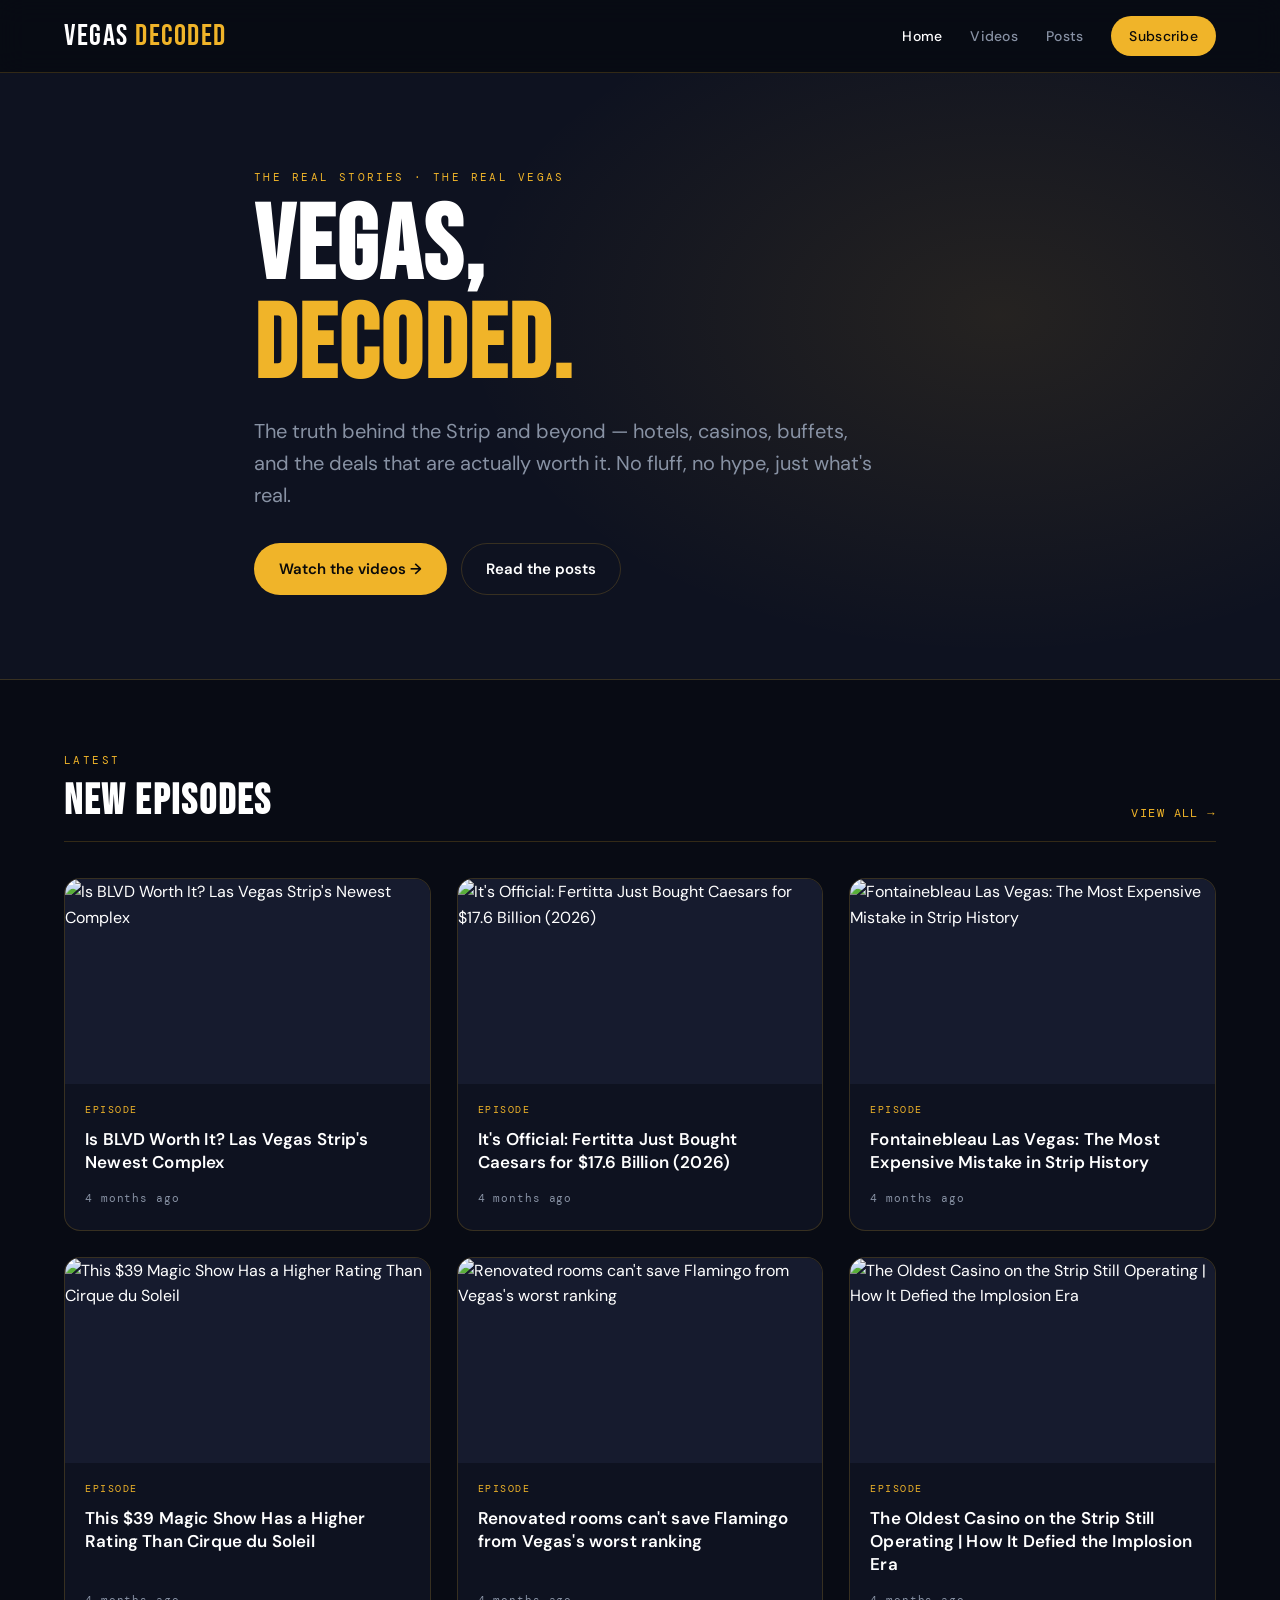
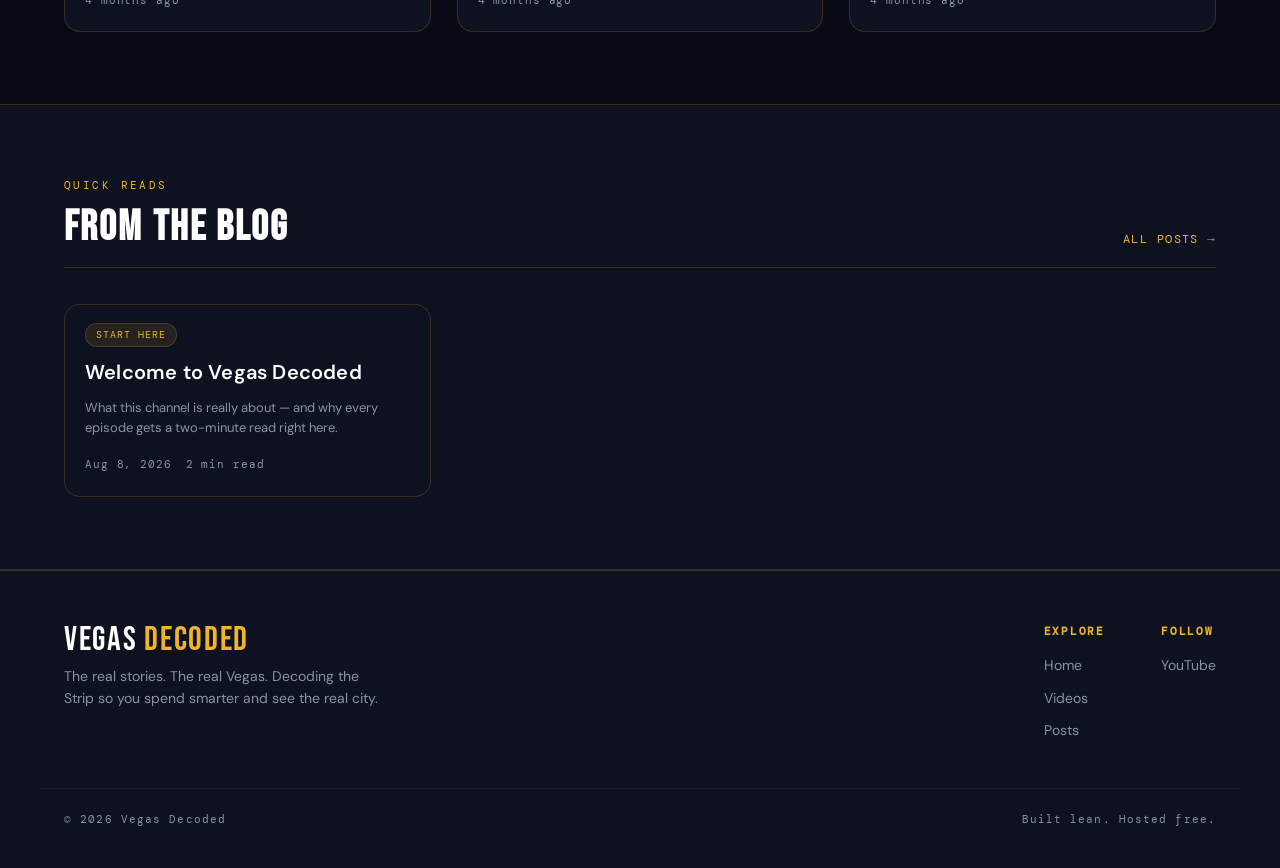
==== index.html @ 21a67571 "Initial site: Vegas Decoded website with auto-sync and posts" ====
<!DOCTYPE html>
<html lang="en">
<head>
<meta charset="UTF-8">
<meta name="viewport" content="width=device-width, initial-scale=1.0">
<title>Vegas Decoded — The Real Stories. The Real Vegas.</title>
<meta name="description" content="The real stories and real value behind Las Vegas — hotels, casinos, food, and deals decoded. New videos and quick reads from the Vegas Decoded channel.">
<meta property="og:title" content="Vegas Decoded">
<meta property="og:description" content="The real stories. The real Vegas.">
<meta property="og:type" content="website">
<link rel="preconnect" href="https://fonts.googleapis.com">
<link rel="preconnect" href="https://fonts.gstatic.com" crossorigin>
<link href="https://fonts.googleapis.com/css2?family=Bebas+Neue&family=DM+Sans:wght@300;400;500;600;700&family=DM+Mono:wght@400;500&display=swap" rel="stylesheet">
<link rel="stylesheet" href="assets/css/style.css">
</head>
<body>

<!-- NAV -->
<nav class="nav">
  <div class="nav-inner">
    <a class="brand" href="index.html">VEGAS <span>DECODED</span></a>
    <button class="nav-toggle" aria-label="Menu">☰</button>
    <div class="nav-links">
      <a href="index.html" class="active">Home</a>
      <a href="videos.html">Videos</a>
      <a href="posts.html">Posts</a>
      <a class="nav-cta" data-channel-link href="#" target="_blank" rel="noopener">Subscribe</a>
    </div>
  </div>
</nav>

<!-- HERO -->
<header class="hero">
  <div class="container hero-inner">
    <div class="eyebrow">The Real Stories · The Real Vegas</div>
    <h1>VEGAS,<br><span>DECODED.</span></h1>
    <p>The truth behind the Strip and beyond — hotels, casinos, buffets, and the deals that are actually worth it. No fluff, no hype, just what's real.</p>
    <div class="hero-actions">
      <a class="btn btn-primary" href="videos.html">Watch the videos →</a>
      <a class="btn btn-ghost" href="posts.html">Read the posts</a>
    </div>
  </div>
</header>

<!-- LATEST VIDEOS -->
<section class="section">
  <div class="container">
    <div class="section-head">
      <div>
        <div class="eyebrow">Latest</div>
        <h2>New Episodes</h2>
      </div>
      <a class="see-all" href="videos.html">View all →</a>
    </div>
    <div class="grid" data-videos data-type="long" data-limit="6"></div>
  </div>
</section>

<!-- LATEST POSTS -->
<section class="section" style="background:var(--bg2);border-top:1px solid var(--border);border-bottom:1px solid var(--border);">
  <div class="container">
    <div class="section-head">
      <div>
        <div class="eyebrow">Quick Reads</div>
        <h2>From the Blog</h2>
      </div>
      <a class="see-all" href="posts.html">All posts →</a>
    </div>
    <div class="grid" data-posts data-limit="3"></div>
  </div>
</section>

<!-- FOOTER -->
<footer class="footer">
  <div class="footer-inner">
    <div class="footer-brand">
      <div class="brand">VEGAS <span>DECODED</span></div>
      <p>The real stories. The real Vegas. Decoding the Strip so you spend smarter and see the real city.</p>
    </div>
    <div class="footer-links">
      <div class="footer-col">
        <h4>Explore</h4>
        <a href="index.html">Home</a>
        <a href="videos.html">Videos</a>
        <a href="posts.html">Posts</a>
      </div>
      <div class="footer-col">
        <h4>Follow</h4>
        <a data-channel-link href="#" target="_blank" rel="noopener">YouTube</a>
      </div>
    </div>
  </div>
  <div class="footer-bottom">
    <span>© <span id="year"></span> Vegas Decoded</span>
    <span>Built lean. Hosted free.</span>
  </div>
</footer>

<script>document.getElementById('year').textContent = new Date().getFullYear();</script>
<script src="assets/js/config.js"></script>
<script src="assets/js/main.js"></script>
</body>
</html>
---- assets/css/style.css ----
/* ============================================================
   VEGAS DECODED — Website Stylesheet
   Derived directly from Brand_Kit_V2_Vegas_Decoded.html
   ============================================================ */

:root {
  --gold: #F0B429;
  --gold-light: #FFD166;
  --gold-dark: #C8922A;
  --red: #FF3B5C;
  --green: #2ECC71;
  --bg: #080B14;
  --bg2: #0E1220;
  --bg3: #161B2E;
  --card: rgba(14, 18, 32, 0.92);
  --white: #FFFFFF;
  --muted: #8892A4;
  --border: rgba(240, 180, 41, 0.18);

  --maxw: 1200px;
  --radius: 16px;
}

* { margin: 0; padding: 0; box-sizing: border-box; }

html { scroll-behavior: smooth; }

body {
  background: var(--bg);
  color: var(--white);
  font-family: 'DM Sans', -apple-system, BlinkMacSystemFont, sans-serif;
  line-height: 1.6;
  -webkit-font-smoothing: antialiased;
  overflow-x: hidden;
}

a { color: inherit; text-decoration: none; }
img { max-width: 100%; display: block; }

.container { max-width: var(--maxw); margin: 0 auto; padding: 0 24px; }

.mono {
  font-family: 'DM Mono', monospace;
  letter-spacing: 0.12em;
  text-transform: uppercase;
}

.eyebrow {
  font-family: 'DM Mono', monospace;
  font-size: 11px;
  letter-spacing: 0.22em;
  text-transform: uppercase;
  color: var(--gold);
  margin-bottom: 12px;
}

/* ── NAV ── */
.nav {
  position: sticky;
  top: 0;
  z-index: 50;
  background: rgba(8, 11, 20, 0.82);
  backdrop-filter: blur(14px);
  border-bottom: 1px solid var(--border);
}
.nav-inner {
  max-width: var(--maxw);
  margin: 0 auto;
  padding: 16px 24px;
  display: flex;
  align-items: center;
  justify-content: space-between;
  gap: 24px;
}
.brand {
  font-family: 'Bebas Neue', sans-serif;
  font-size: 30px;
  letter-spacing: 0.05em;
  line-height: 1;
  white-space: nowrap;
}
.brand span { color: var(--gold); }
.nav-links {
  display: flex;
  gap: 28px;
  align-items: center;
}
.nav-links a {
  font-size: 14px;
  font-weight: 500;
  color: var(--muted);
  letter-spacing: 0.02em;
  transition: color 0.2s ease;
}
.nav-links a:hover, .nav-links a.active { color: var(--white); }
.nav-cta {
  font-family: 'DM Sans', sans-serif;
  background: var(--gold);
  color: #0A0A0A !important;
  font-weight: 600;
  font-size: 13px;
  padding: 9px 18px;
  border-radius: 100px;
  transition: background 0.2s ease, transform 0.2s ease;
}
.nav-cta:hover { background: var(--gold-light); transform: translateY(-1px); }
.nav-toggle { display: none; background: none; border: 0; color: var(--white); font-size: 24px; cursor: pointer; }

/* ── HERO ── */
.hero {
  position: relative;
  overflow: hidden;
  border-bottom: 1px solid var(--border);
  padding: 96px 0 84px;
  background: var(--bg2);
}
.hero::before {
  content: '';
  position: absolute; inset: 0;
  background: radial-gradient(ellipse 60% 80% at 78% 40%, rgba(240,180,41,0.10) 0%, transparent 70%);
  pointer-events: none;
}
.hero-inner { position: relative; max-width: 820px; }
.hero h1 {
  font-family: 'Bebas Neue', sans-serif;
  font-size: clamp(56px, 9vw, 104px);
  letter-spacing: 0.02em;
  line-height: 0.95;
}
.hero h1 span { color: var(--gold); }
.hero p {
  margin-top: 18px;
  font-size: clamp(16px, 2.2vw, 20px);
  color: var(--muted);
  max-width: 620px;
}
.hero-actions { margin-top: 32px; display: flex; gap: 14px; flex-wrap: wrap; }

/* ── BUTTONS ── */
.btn {
  display: inline-flex;
  align-items: center;
  gap: 8px;
  font-weight: 600;
  font-size: 15px;
  padding: 13px 24px;
  border-radius: 100px;
  cursor: pointer;
  border: 1px solid transparent;
  transition: transform 0.2s ease, background 0.2s ease, border-color 0.2s ease;
}
.btn-primary { background: var(--gold); color: #0A0A0A; }
.btn-primary:hover { background: var(--gold-light); transform: translateY(-2px); }
.btn-ghost { background: transparent; color: var(--white); border-color: var(--border); }
.btn-ghost:hover { border-color: var(--gold); transform: translateY(-2px); }

/* ── SECTION ── */
.section { padding: 72px 0; }
.section-head {
  display: flex;
  align-items: flex-end;
  justify-content: space-between;
  gap: 24px;
  margin-bottom: 36px;
  border-bottom: 1px solid var(--border);
  padding-bottom: 18px;
}
.section-head h2 {
  font-family: 'Bebas Neue', sans-serif;
  font-size: 42px;
  letter-spacing: 0.05em;
  line-height: 1;
}
.section-head .see-all {
  font-family: 'DM Mono', monospace;
  font-size: 12px;
  letter-spacing: 0.12em;
  text-transform: uppercase;
  color: var(--gold);
  white-space: nowrap;
}
.section-head .see-all:hover { color: var(--gold-light); }

/* ── VIDEO GRID ── */
.grid {
  display: grid;
  grid-template-columns: repeat(auto-fill, minmax(320px, 1fr));
  gap: 26px;
}
.card {
  background: var(--bg2);
  border: 1px solid var(--border);
  border-radius: var(--radius);
  overflow: hidden;
  transition: transform 0.25s ease, border-color 0.25s ease, box-shadow 0.25s ease;
  display: flex;
  flex-direction: column;
}
.card:hover {
  transform: translateY(-4px);
  border-color: rgba(240,180,41,0.4);
  box-shadow: 0 18px 40px -20px rgba(0,0,0,0.8);
}
.card-thumb {
  position: relative;
  aspect-ratio: 16 / 9;
  background: var(--bg3);
  overflow: hidden;
}
.card-thumb img { width: 100%; height: 100%; object-fit: cover; }
.card-thumb .play {
  position: absolute;
  inset: 0;
  display: flex;
  align-items: center;
  justify-content: center;
  background: rgba(8,11,20,0.25);
  opacity: 0;
  transition: opacity 0.25s ease;
}
.card:hover .card-thumb .play { opacity: 1; }
.card-thumb .play svg {
  width: 58px; height: 58px;
  filter: drop-shadow(0 4px 12px rgba(0,0,0,0.6));
}
.card-body { padding: 18px 20px 22px; display: flex; flex-direction: column; gap: 10px; flex: 1; }
.card-meta {
  font-family: 'DM Mono', monospace;
  font-size: 10px;
  letter-spacing: 0.15em;
  text-transform: uppercase;
  color: var(--gold);
}
.card-title {
  font-family: 'DM Sans', sans-serif;
  font-size: 17px;
  font-weight: 600;
  line-height: 1.35;
  letter-spacing: 0.01em;
}
.card-desc { font-size: 13px; color: var(--muted); line-height: 1.55; }
.card-foot {
  margin-top: auto;
  padding-top: 6px;
  font-family: 'DM Mono', monospace;
  font-size: 11px;
  color: var(--muted);
  letter-spacing: 0.08em;
  display: flex; gap: 14px; align-items: center;
}

/* Location badge (from brand kit) */
.vd-badge {
  display: inline-flex;
  align-items: center;
  gap: 7px;
  background: var(--gold);
  color: #0A0A0A;
  font-family: 'Bebas Neue', sans-serif;
  font-size: 15px;
  letter-spacing: 0.06em;
  padding: 4px 13px 2px;
  border-radius: 100px;
  align-self: flex-start;
}
.vd-badge .dot { width: 6px; height: 6px; background: #0A0A0A; border-radius: 50%; }

/* ── POST CARD ── */
.post-card { }
.post-card .card-body { gap: 12px; }
.post-card .card-title { font-size: 20px; }
.post-tags { display: flex; gap: 8px; flex-wrap: wrap; }
.tag {
  font-family: 'DM Mono', monospace;
  font-size: 10px;
  letter-spacing: 0.1em;
  text-transform: uppercase;
  color: var(--gold);
  background: rgba(240,180,41,0.10);
  border: 1px solid var(--border);
  padding: 3px 10px;
  border-radius: 100px;
}
.read-time {
  font-family: 'DM Mono', monospace;
  font-size: 11px;
  color: var(--muted);
  letter-spacing: 0.08em;
}

/* ── EMPTY / LOADING STATES ── */
.state {
  grid-column: 1 / -1;
  text-align: center;
  padding: 60px 24px;
  color: var(--muted);
  border: 1px dashed var(--border);
  border-radius: var(--radius);
  font-family: 'DM Mono', monospace;
  font-size: 13px;
  letter-spacing: 0.08em;
}

/* ── ARTICLE (single post) ── */
.article { padding: 56px 0 80px; }
.article-wrap { max-width: 740px; margin: 0 auto; }
.article-header { margin-bottom: 40px; border-bottom: 1px solid var(--border); padding-bottom: 28px; }
.article-header h1 {
  font-family: 'Bebas Neue', sans-serif;
  font-size: clamp(40px, 6vw, 60px);
  letter-spacing: 0.02em;
  line-height: 1.02;
  margin: 14px 0 16px;
}
.article-meta {
  display: flex; gap: 18px; align-items: center; flex-wrap: wrap;
  font-family: 'DM Mono', monospace;
  font-size: 12px;
  letter-spacing: 0.08em;
  color: var(--muted);
}
.article-body { font-size: 17px; line-height: 1.8; color: #E7EAF0; }
.article-body > * + * { margin-top: 22px; }
.article-body h2 {
  font-family: 'Bebas Neue', sans-serif;
  font-size: 30px;
  letter-spacing: 0.04em;
  color: var(--white);
  margin-top: 44px;
}
.article-body h3 {
  font-size: 20px; font-weight: 700; color: var(--white); margin-top: 32px;
}
.article-body a { color: var(--gold); border-bottom: 1px solid var(--border); }
.article-body a:hover { color: var(--gold-light); }
.article-body strong { color: var(--white); }
.article-body ul, .article-body ol { padding-left: 24px; }
.article-body li { margin-top: 8px; }
.article-body blockquote {
  border-left: 3px solid var(--gold);
  background: rgba(240,180,41,0.06);
  padding: 16px 20px;
  border-radius: 0 10px 10px 0;
  color: var(--white);
  font-style: italic;
}
.article-body img { border-radius: 12px; margin: 28px 0; }
.article-embed {
  position: relative;
  aspect-ratio: 16 / 9;
  border-radius: 12px;
  overflow: hidden;
  border: 1px solid var(--border);
  margin: 32px 0;
}
.article-embed iframe { position: absolute; inset: 0; width: 100%; height: 100%; border: 0; }

/* Verdict + tip components carried from brand kit for use in posts */
.vd-verdict {
  display: inline-flex; align-items: center; gap: 10px;
  padding: 10px 22px 8px; border-radius: 12px;
  font-family: 'Bebas Neue', sans-serif; font-size: 22px; letter-spacing: 0.1em;
}
.vd-verdict.worth-it { background: rgba(46,204,113,0.15); border: 1.5px solid var(--green); color: var(--green); }
.vd-verdict.skip-it { background: rgba(255,59,92,0.15); border: 1.5px solid var(--red); color: var(--red); }
.vd-tip {
  display: flex; align-items: flex-start; gap: 12px;
  background: rgba(240,180,41,0.08);
  border-left: 3px solid var(--gold);
  padding: 14px 18px; border-radius: 0 10px 10px 0;
}
.vd-tip-icon {
  font-family: 'Bebas Neue', sans-serif; font-size: 12px; letter-spacing: 0.15em;
  background: var(--gold); color: #0A0A0A; padding: 2px 8px; border-radius: 4px; flex-shrink: 0; margin-top: 2px;
}
.vd-tip-text { font-size: 14px; color: var(--white); line-height: 1.55; font-weight: 500; }

/* ── FOOTER ── */
.footer {
  background: var(--bg2);
  border-top: 1px solid var(--border);
  padding: 52px 0 40px;
}
.footer-inner {
  max-width: var(--maxw); margin: 0 auto; padding: 0 24px;
  display: flex; justify-content: space-between; gap: 32px; flex-wrap: wrap;
}
.footer-brand .brand { font-size: 34px; margin-bottom: 8px; }
.footer-brand p { color: var(--muted); font-size: 14px; max-width: 320px; }
.footer-links { display: flex; gap: 56px; flex-wrap: wrap; }
.footer-col h4 {
  font-family: 'DM Mono', monospace; font-size: 11px; letter-spacing: 0.16em;
  text-transform: uppercase; color: var(--gold); margin-bottom: 14px;
}
.footer-col a { display: block; color: var(--muted); font-size: 14px; margin-bottom: 10px; transition: color 0.2s ease; }
.footer-col a:hover { color: var(--white); }
.footer-bottom {
  max-width: var(--maxw); margin: 36px auto 0; padding: 22px 24px 0;
  border-top: 1px solid rgba(255,255,255,0.06);
  font-family: 'DM Mono', monospace; font-size: 11px; letter-spacing: 0.1em; color: var(--muted);
  display: flex; justify-content: space-between; gap: 16px; flex-wrap: wrap;
}

/* ── ANIMATIONS ── */
@keyframes fadeUp { from { opacity: 0; transform: translateY(14px); } to { opacity: 1; transform: translateY(0); } }
.reveal { animation: fadeUp 0.5s ease both; }

/* ── RESPONSIVE ── */
@media (max-width: 760px) {
  .nav-links {
    position: fixed;
    top: 63px; left: 0; right: 0;
    flex-direction: column;
    align-items: flex-start;
    gap: 0;
    background: var(--bg2);
    border-bottom: 1px solid var(--border);
    padding: 8px 24px 20px;
    transform: translateY(-120%);
    transition: transform 0.28s ease;
  }
  .nav-links.open { transform: translateY(0); }
  .nav-links a { padding: 12px 0; width: 100%; font-size: 16px; }
  .nav-links .nav-cta { margin-top: 8px; }
  .nav-toggle { display: block; }
  .section { padding: 52px 0; }
  .section-head h2 { font-size: 34px; }
  .footer-inner { flex-direction: column; }
}
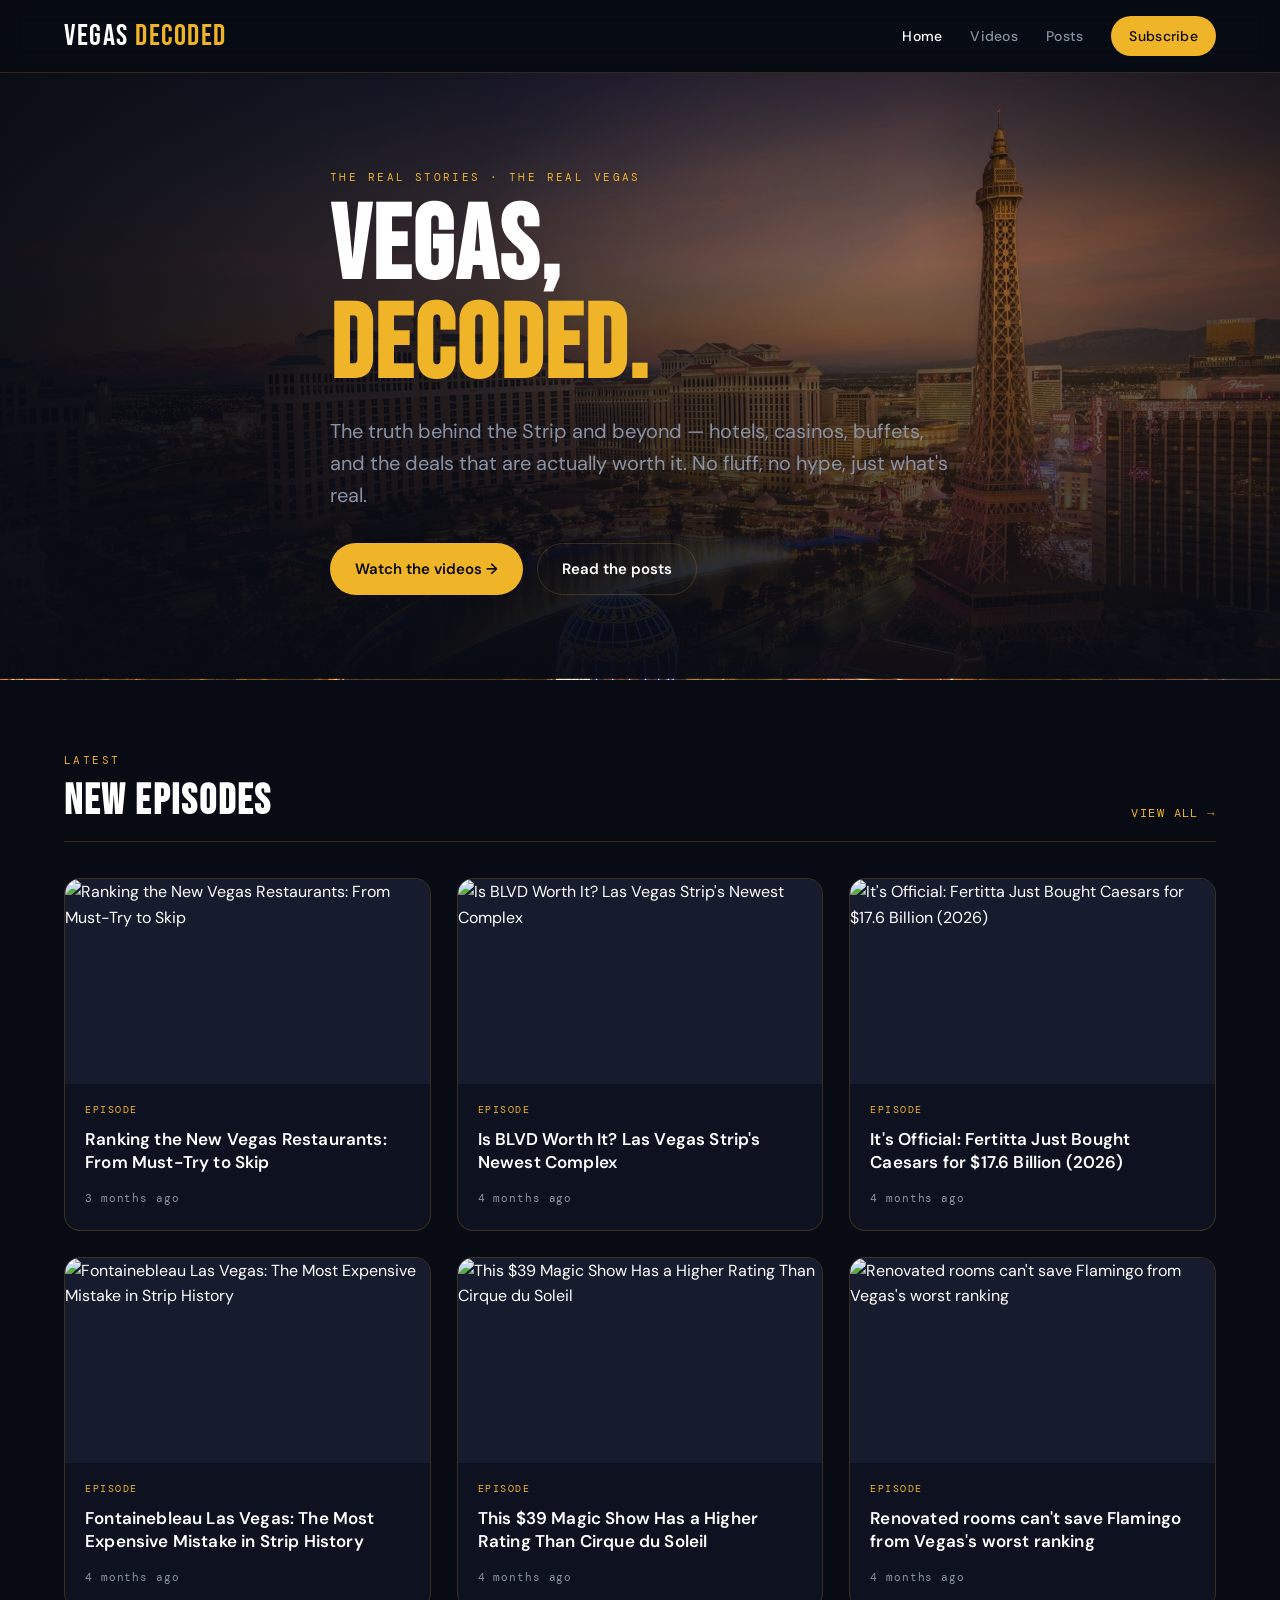
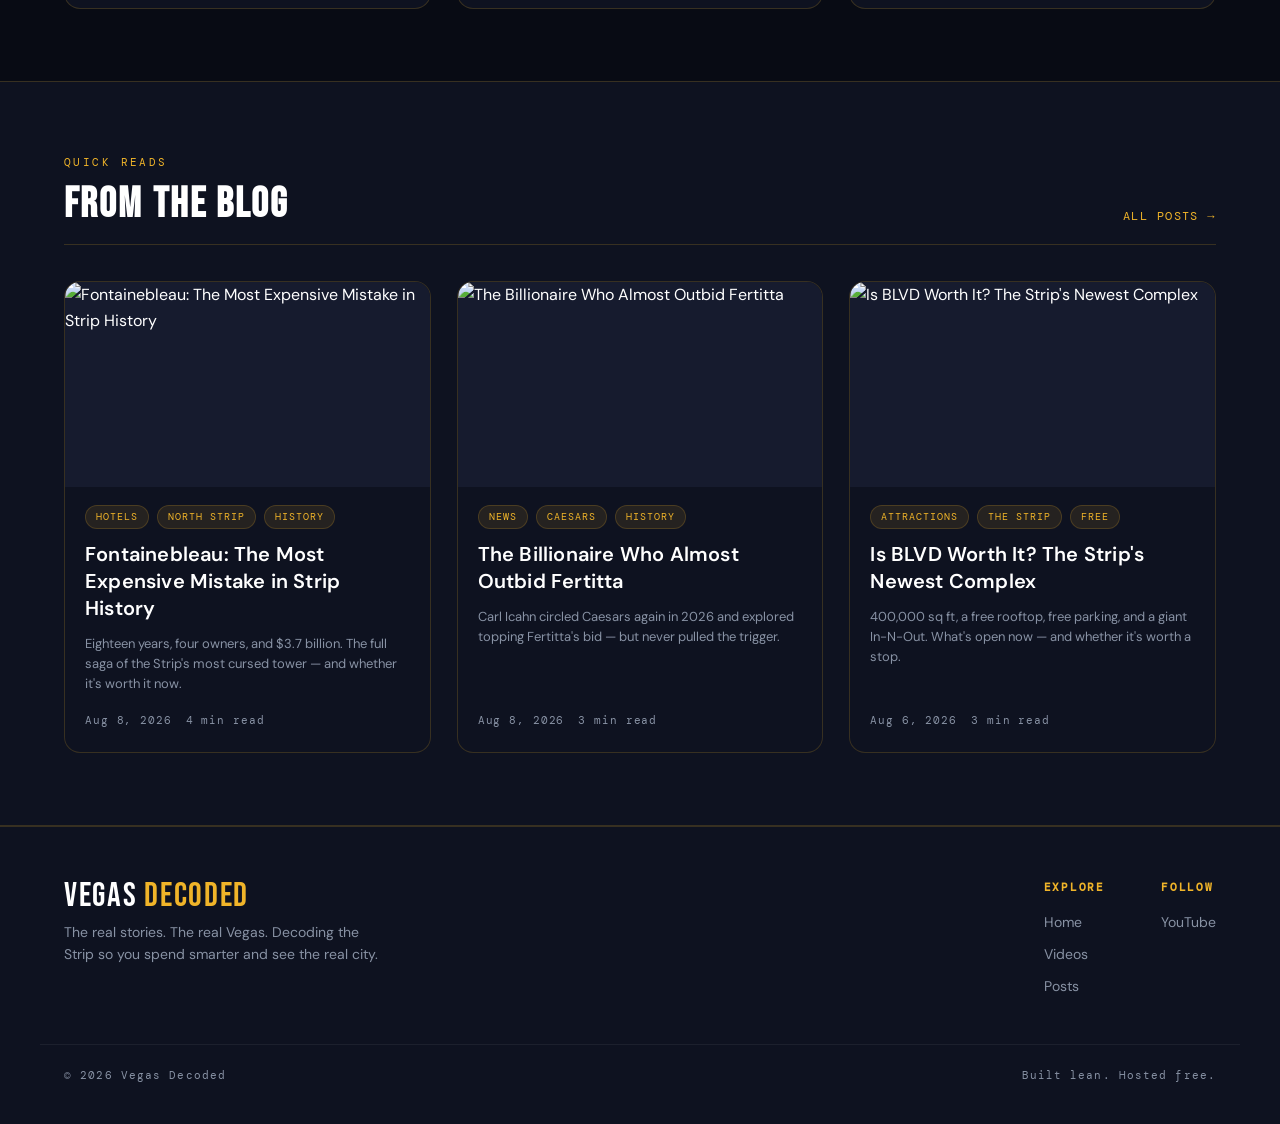
==== commit 78ae241d: "Add home page hero background image (optimized 373KB)" ====
--- a/index.html
+++ b/index.html
@@ -30,7 +30,7 @@
 </nav>
 
 <!-- HERO -->
-<header class="hero">
+<header class="hero has-hero-image">
   <div class="container hero-inner">
     <div class="eyebrow">The Real Stories · The Real Vegas</div>
     <h1>VEGAS,<br><span>DECODED.</span></h1>
--- a/assets/css/style.css
+++ b/assets/css/style.css
@@ -120,6 +120,30 @@
   background: radial-gradient(ellipse 60% 80% at 78% 40%, rgba(240,180,41,0.10) 0%, transparent 70%);
   pointer-events: none;
 }
+
+/* Hero background photo (home page). Drop your image at assets/img/hero.jpg.
+   Gradients keep the left-aligned gold headline readable over any photo.
+   If the image is missing, the dark --bg2 base still shows — no broken layout. */
+.hero.has-hero-image {
+  min-height: 600px;
+  display: flex;
+  align-items: center;
+  background-image:
+    linear-gradient(90deg, rgba(8,11,20,0.94) 0%, rgba(8,11,20,0.78) 38%, rgba(8,11,20,0.42) 72%, rgba(8,11,20,0.6) 100%),
+    linear-gradient(180deg, rgba(8,11,20,0.25) 0%, rgba(8,11,20,0) 32%, rgba(8,11,20,0.92) 100%),
+    url('../img/hero.jpg');
+  background-size: cover;
+  background-position: center 42%;
+  background-repeat: no-repeat;
+}
+@media (max-width: 760px) {
+  .hero.has-hero-image {
+    min-height: 520px;
+    background-image:
+      linear-gradient(180deg, rgba(8,11,20,0.72) 0%, rgba(8,11,20,0.55) 40%, rgba(8,11,20,0.94) 100%),
+      url('../img/hero.jpg');
+  }
+}
 .hero-inner { position: relative; max-width: 820px; }
 .hero h1 {
   font-family: 'Bebas Neue', sans-serif;
@@ -374,6 +398,50 @@
   background: var(--gold); color: #0A0A0A; padding: 2px 8px; border-radius: 4px; flex-shrink: 0; margin-top: 2px;
 }
 .vd-tip-text { font-size: 14px; color: var(--white); line-height: 1.55; font-weight: 500; }
+
+/* Stat blocks — for key data points inside posts */
+.vd-stats-row { display: flex; gap: 12px; flex-wrap: wrap; margin: 28px 0; }
+.vd-stat-block {
+  background: rgba(8,11,20,0.9); border: 1px solid rgba(240,180,41,0.3);
+  border-radius: 14px; padding: 16px 20px; text-align: center; min-width: 120px; flex: 1;
+}
+.vd-stat-number {
+  font-family: 'Bebas Neue', sans-serif; font-size: 38px; color: var(--gold);
+  line-height: 1; letter-spacing: 0.03em;
+}
+.vd-stat-number .unit { font-size: 22px; vertical-align: super; }
+.vd-stat-label {
+  font-size: 11px; color: var(--muted); text-transform: uppercase;
+  letter-spacing: 0.12em; margin-top: 6px;
+}
+
+/* Price rows — for menus / fees inside posts */
+.vd-price-row { display: flex; align-items: center; gap: 10px; margin-bottom: 10px; }
+.vd-item-label {
+  background: rgba(8,11,20,0.88); border: 1px solid rgba(240,180,41,0.25);
+  color: var(--white); font-size: 14px; font-weight: 500; padding: 8px 18px; border-radius: 100px;
+}
+.vd-price-badge {
+  background: var(--gold); color: #0A0A0A; font-family: 'Bebas Neue', sans-serif;
+  font-size: 18px; letter-spacing: 0.05em; padding: 6px 16px 4px; border-radius: 100px; margin-left: auto;
+}
+
+/* Head-to-head comparison rows — for posts */
+.vd-compare {
+  display: flex; align-items: center; gap: 12px; padding: 10px 0;
+  border-bottom: 1px solid rgba(255,255,255,0.06);
+}
+.vd-compare:last-child { border-bottom: none; }
+.vd-compare-label { flex: 1; font-size: 14px; font-weight: 500; color: var(--white); }
+.vd-compare-a, .vd-compare-b {
+  font-family: 'Bebas Neue', sans-serif; font-size: 16px; letter-spacing: 0.05em;
+  min-width: 70px; text-align: center; padding: 4px 12px 2px; border-radius: 6px;
+}
+.vd-compare-a { background: rgba(255,59,92,0.15); color: var(--red); }
+.vd-compare-b { background: rgba(46,204,113,0.15); color: var(--green); }
+.vd-compare-vs {
+  font-family: 'DM Mono', monospace; font-size: 10px; color: var(--muted); letter-spacing: 0.1em;
+}
 
 /* ── FOOTER ── */
 .footer {
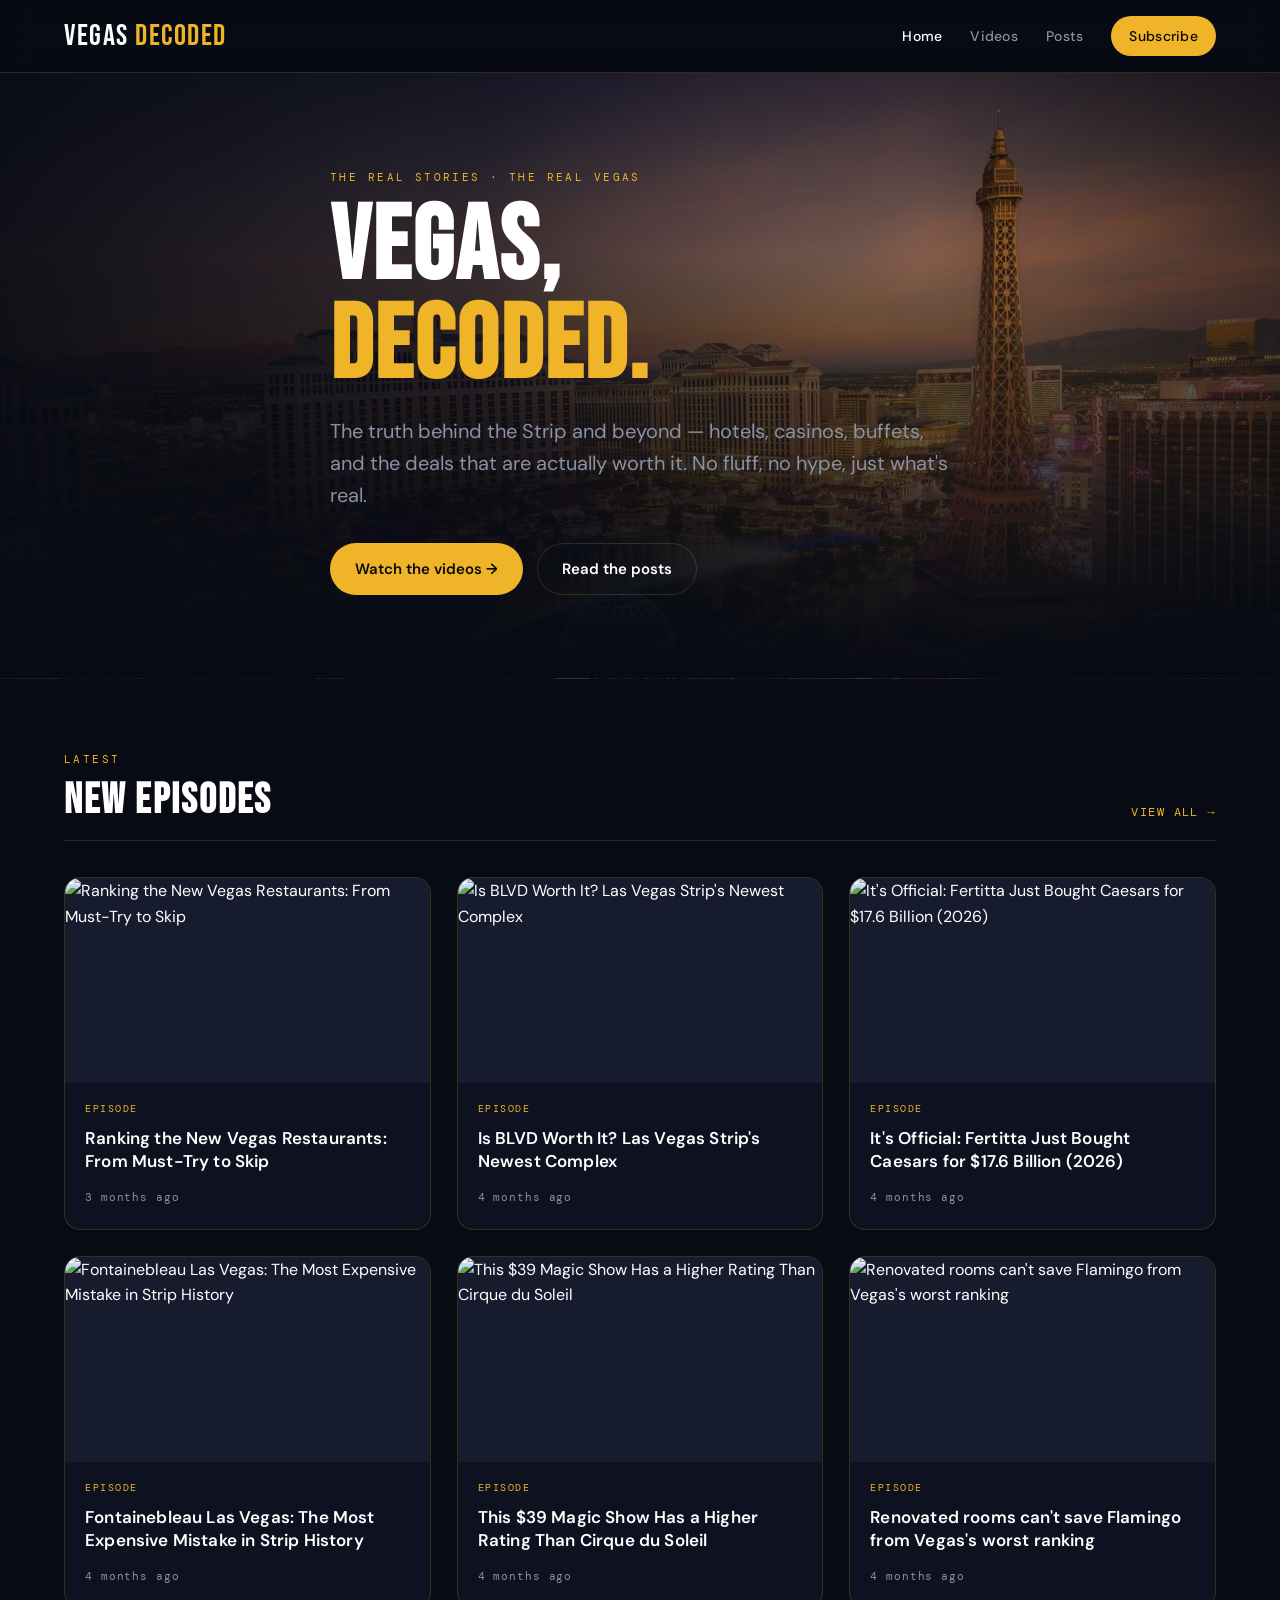
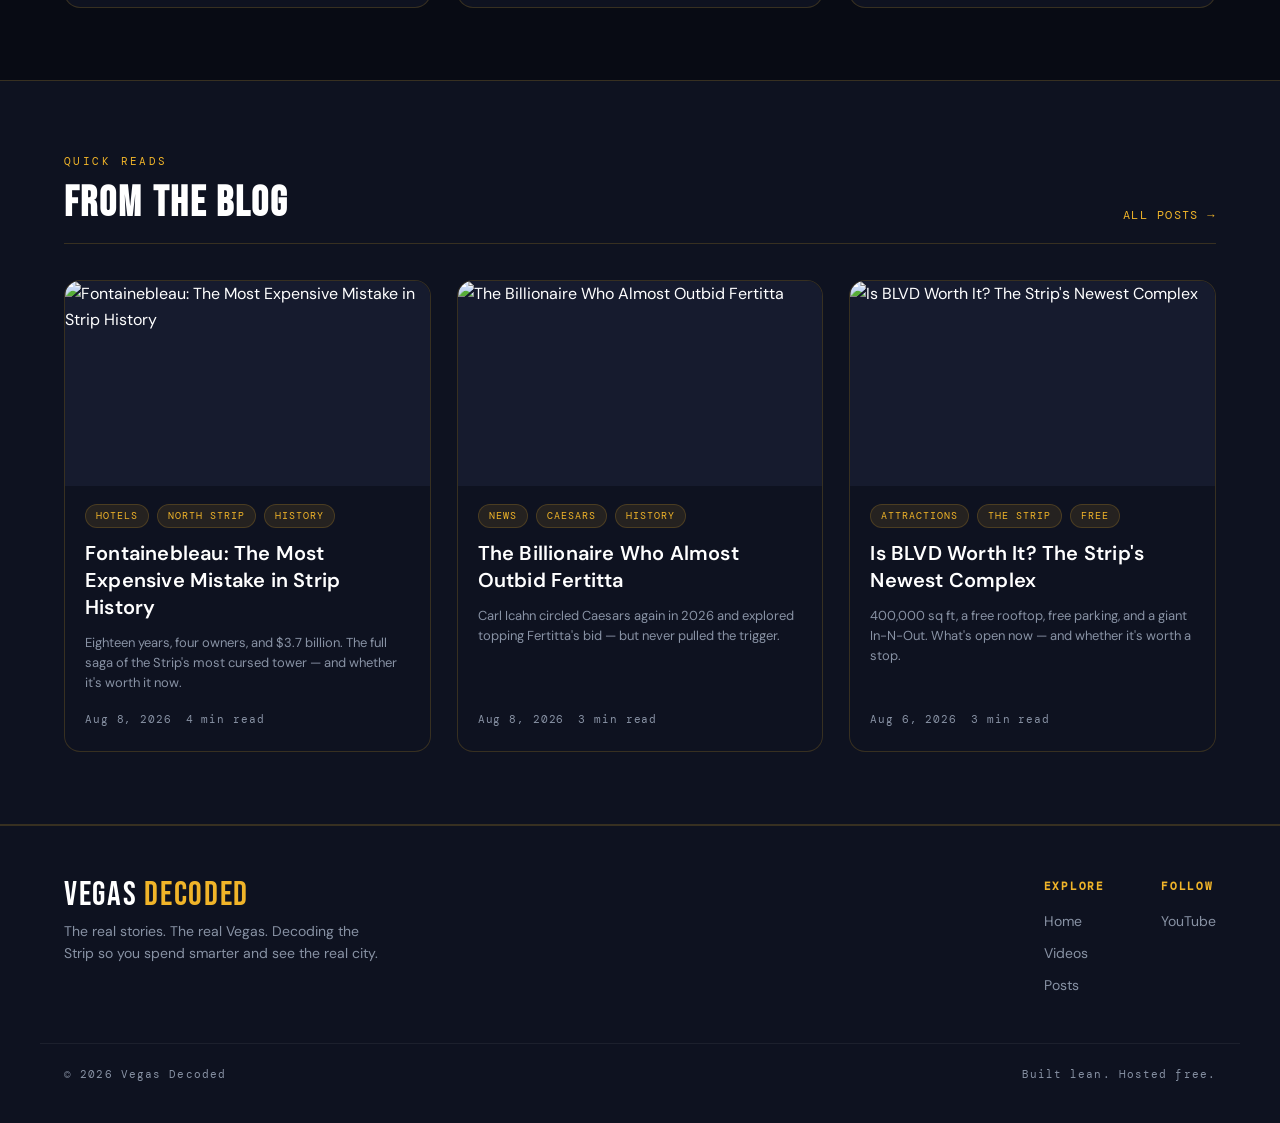
==== commit 32404ccd: "Hero: remove bottom divider + pin bg to page color; cache-bust CSS" ====
--- a/index.html
+++ b/index.html
@@ -11,7 +11,7 @@
 <link rel="preconnect" href="https://fonts.googleapis.com">
 <link rel="preconnect" href="https://fonts.gstatic.com" crossorigin>
 <link href="https://fonts.googleapis.com/css2?family=Bebas+Neue&family=DM+Sans:wght@300;400;500;600;700&family=DM+Mono:wght@400;500&display=swap" rel="stylesheet">
-<link rel="stylesheet" href="assets/css/style.css">
+<link rel="stylesheet" href="assets/css/style.css?v=2">
 </head>
 <body>
 
--- a/assets/css/style.css
+++ b/assets/css/style.css
@@ -128,9 +128,11 @@
   min-height: 600px;
   display: flex;
   align-items: center;
+  border-bottom: none;
+  background-color: var(--bg);
   background-image:
     linear-gradient(90deg, rgba(8,11,20,0.94) 0%, rgba(8,11,20,0.78) 38%, rgba(8,11,20,0.42) 72%, rgba(8,11,20,0.6) 100%),
-    linear-gradient(180deg, rgba(8,11,20,0.25) 0%, rgba(8,11,20,0) 32%, rgba(8,11,20,0.92) 100%),
+    linear-gradient(180deg, rgba(8,11,20,0.25) 0%, rgba(8,11,20,0) 30%, rgba(8,11,20,0.85) 82%, rgba(8,11,20,1) 100%),
     url('../img/hero.jpg');
   background-size: cover;
   background-position: center 42%;
@@ -140,7 +142,7 @@
   .hero.has-hero-image {
     min-height: 520px;
     background-image:
-      linear-gradient(180deg, rgba(8,11,20,0.72) 0%, rgba(8,11,20,0.55) 40%, rgba(8,11,20,0.94) 100%),
+      linear-gradient(180deg, rgba(8,11,20,0.72) 0%, rgba(8,11,20,0.55) 40%, rgba(8,11,20,0.9) 84%, rgba(8,11,20,1) 100%),
       url('../img/hero.jpg');
   }
 }
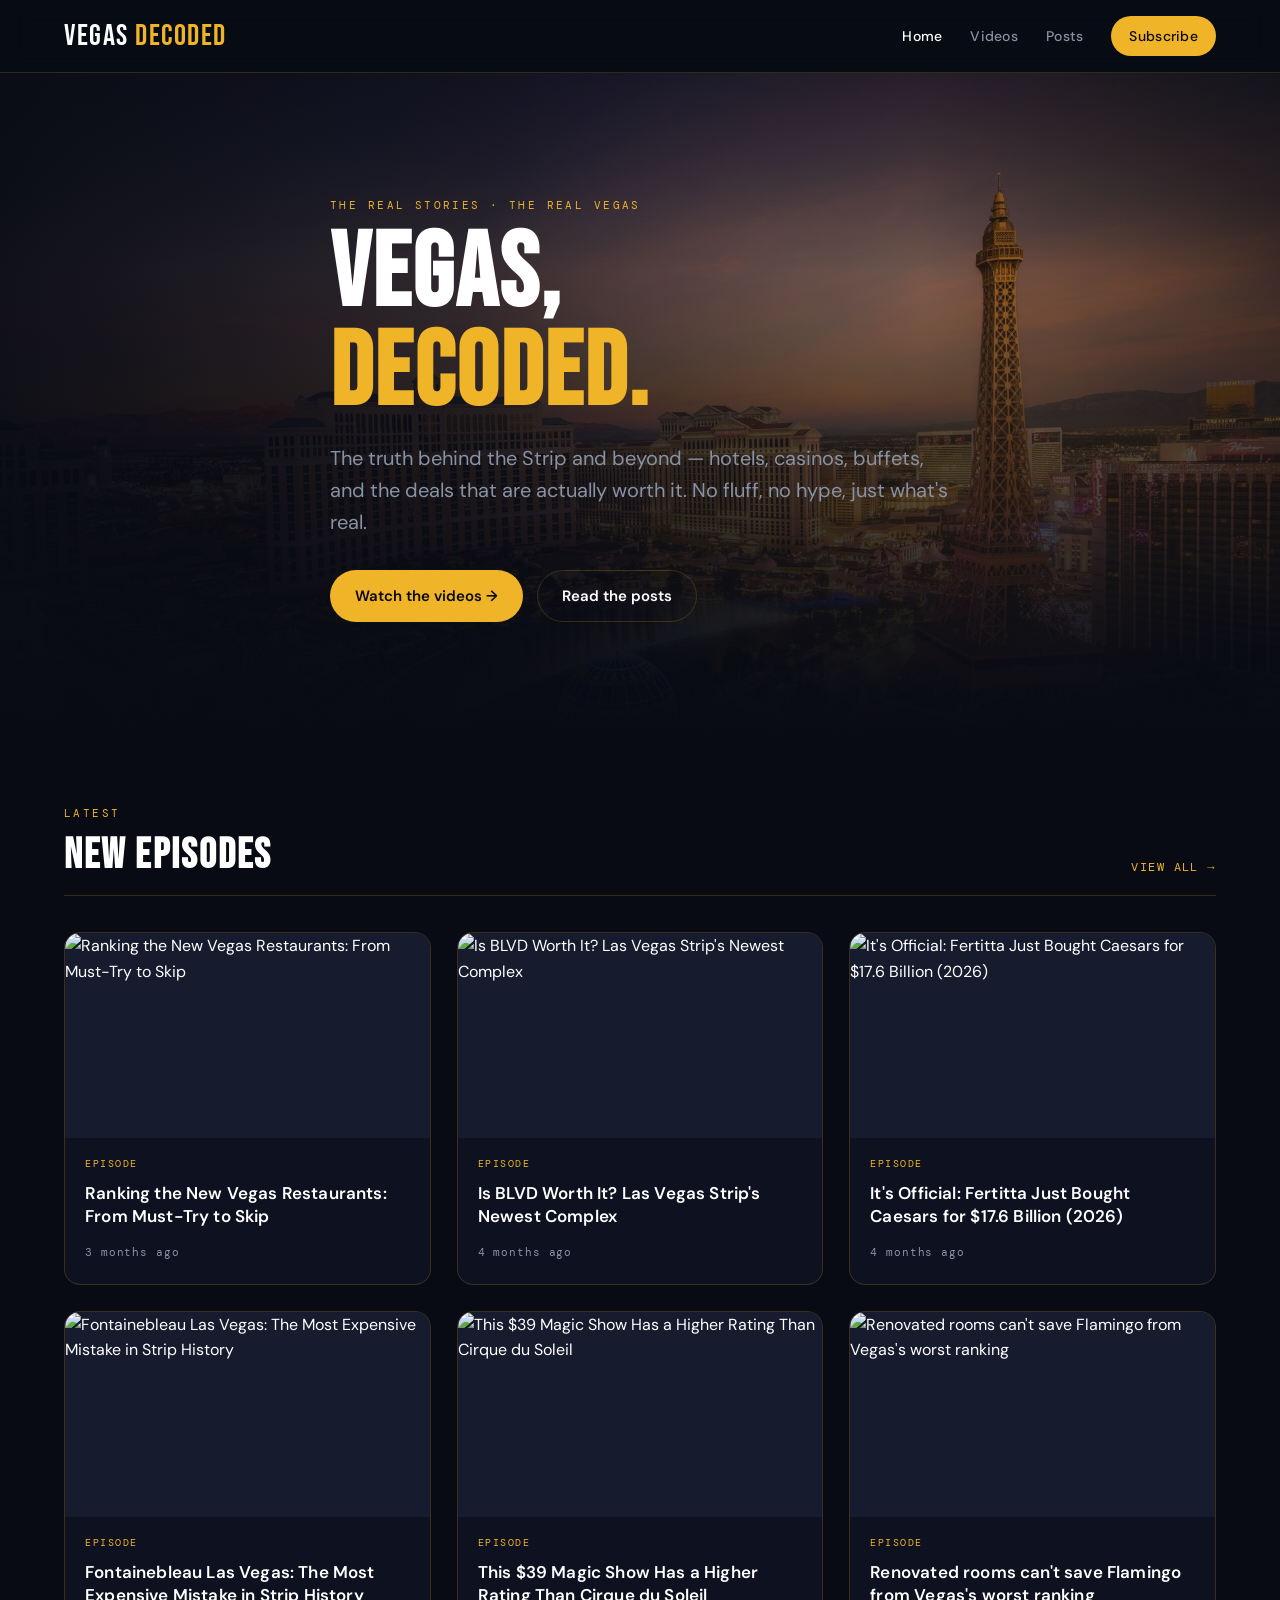
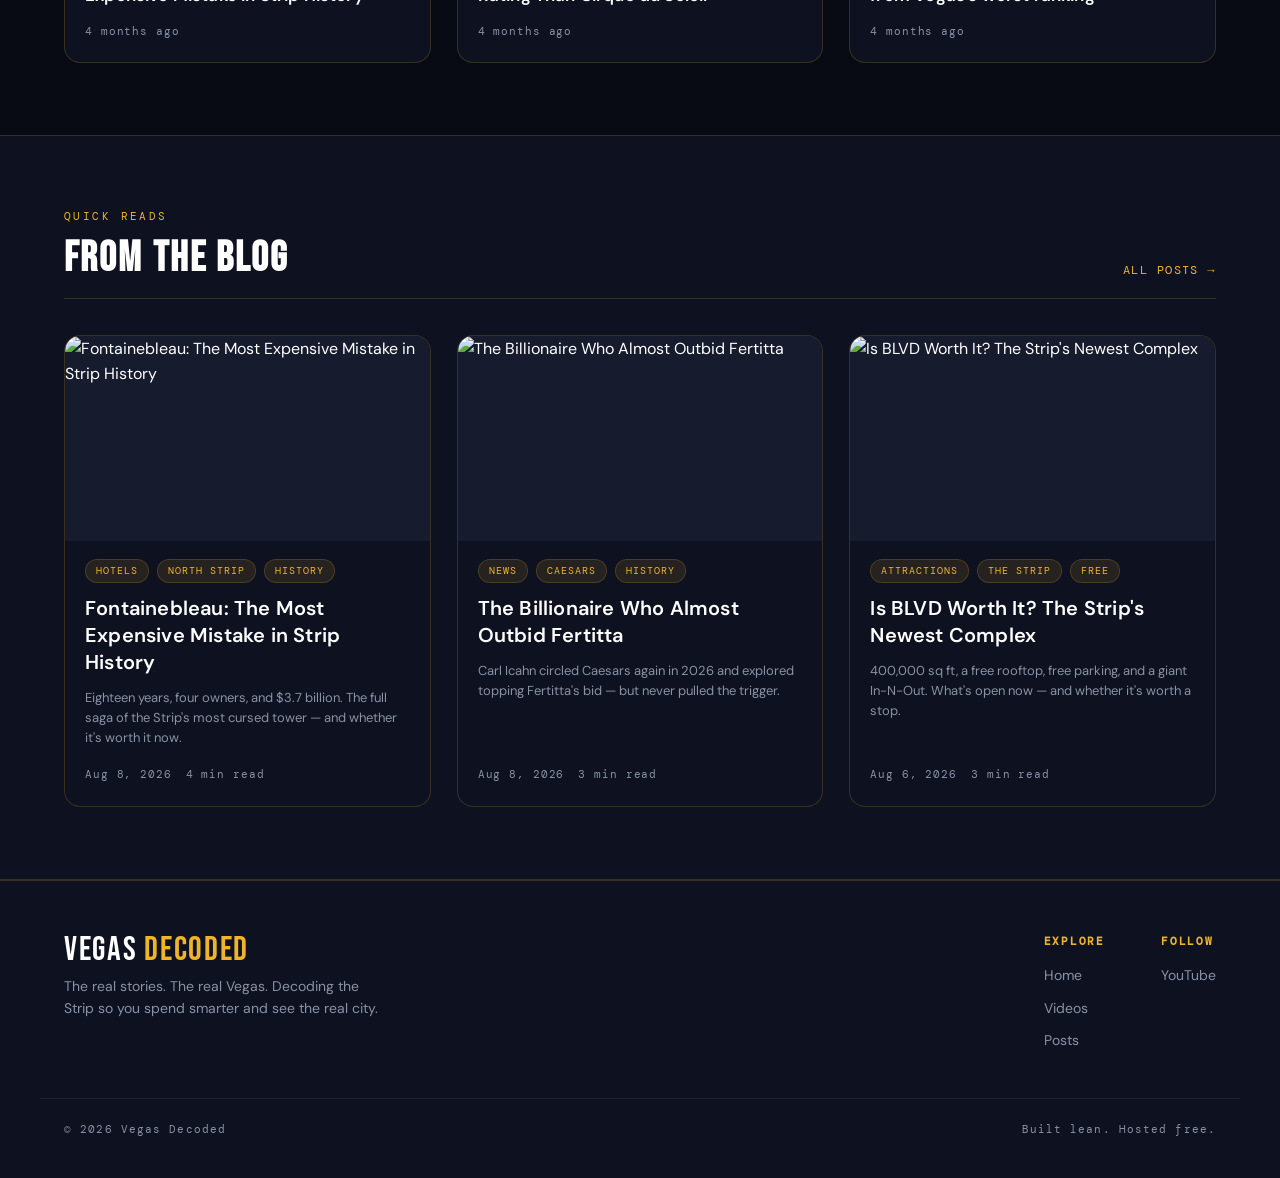
==== commit d6e851aa: "Hero: raise crop to show Eiffel Tower top + more height, less zoom" ====
--- a/index.html
+++ b/index.html
@@ -11,7 +11,7 @@
 <link rel="preconnect" href="https://fonts.googleapis.com">
 <link rel="preconnect" href="https://fonts.gstatic.com" crossorigin>
 <link href="https://fonts.googleapis.com/css2?family=Bebas+Neue&family=DM+Sans:wght@300;400;500;600;700&family=DM+Mono:wght@400;500&display=swap" rel="stylesheet">
-<link rel="stylesheet" href="assets/css/style.css?v=2">
+<link rel="stylesheet" href="assets/css/style.css?v=3">
 </head>
 <body>
 
--- a/assets/css/style.css
+++ b/assets/css/style.css
@@ -125,7 +125,7 @@
    Gradients keep the left-aligned gold headline readable over any photo.
    If the image is missing, the dark --bg2 base still shows — no broken layout. */
 .hero.has-hero-image {
-  min-height: 600px;
+  min-height: 660px;
   display: flex;
   align-items: center;
   border-bottom: none;
@@ -135,12 +135,13 @@
     linear-gradient(180deg, rgba(8,11,20,0.25) 0%, rgba(8,11,20,0) 30%, rgba(8,11,20,0.85) 82%, rgba(8,11,20,1) 100%),
     url('../img/hero.jpg');
   background-size: cover;
-  background-position: center 42%;
+  background-position: center 20%;
   background-repeat: no-repeat;
 }
 @media (max-width: 760px) {
   .hero.has-hero-image {
     min-height: 520px;
+    background-position: center 26%;
     background-image:
       linear-gradient(180deg, rgba(8,11,20,0.72) 0%, rgba(8,11,20,0.55) 40%, rgba(8,11,20,0.9) 84%, rgba(8,11,20,1) 100%),
       url('../img/hero.jpg');
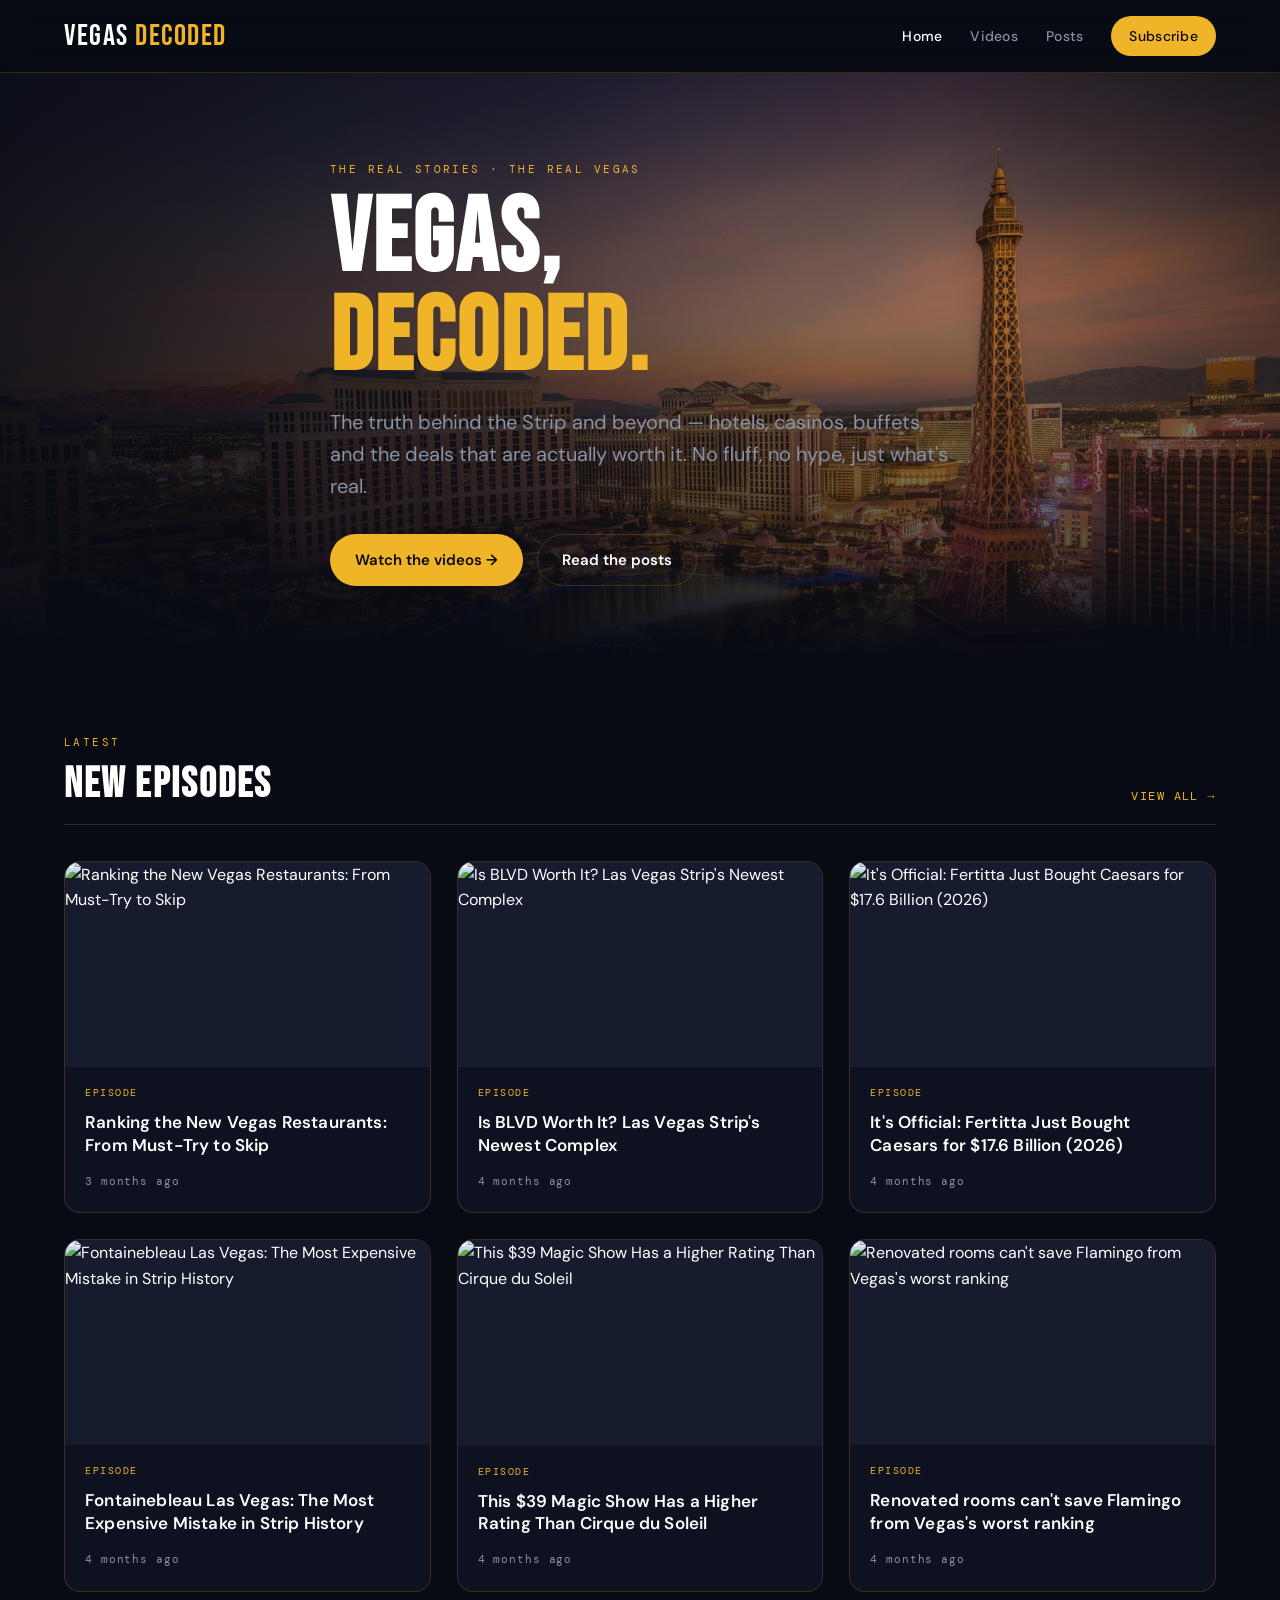
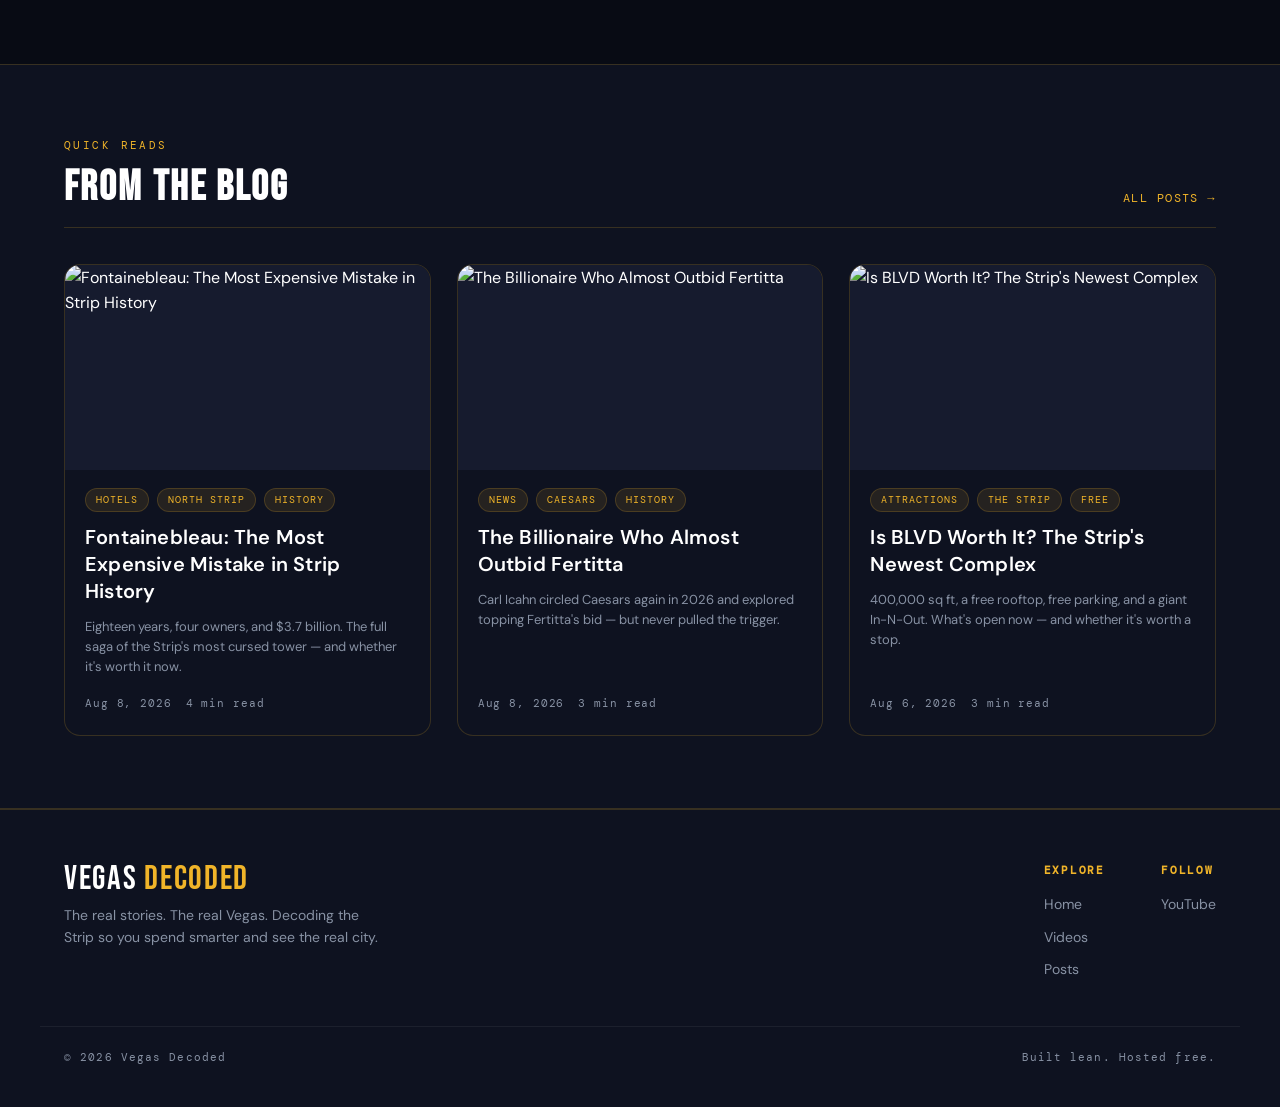
==== commit 0e7f56e6: "Hero: viewport-scaled height + softer overlay to show full skyline (fixes zoom)" ====
--- a/index.html
+++ b/index.html
@@ -11,7 +11,7 @@
 <link rel="preconnect" href="https://fonts.googleapis.com">
 <link rel="preconnect" href="https://fonts.gstatic.com" crossorigin>
 <link href="https://fonts.googleapis.com/css2?family=Bebas+Neue&family=DM+Sans:wght@300;400;500;600;700&family=DM+Mono:wght@400;500&display=swap" rel="stylesheet">
-<link rel="stylesheet" href="assets/css/style.css?v=3">
+<link rel="stylesheet" href="assets/css/style.css?v=4">
 </head>
 <body>
 
--- a/assets/css/style.css
+++ b/assets/css/style.css
@@ -125,25 +125,32 @@
    Gradients keep the left-aligned gold headline readable over any photo.
    If the image is missing, the dark --bg2 base still shows — no broken layout. */
 .hero.has-hero-image {
-  min-height: 660px;
+  /* Height scales with viewport WIDTH so the crop ratio (how much of the
+     photo shows) stays consistent on any monitor — prevents the "zoomed in
+     on a wide screen" problem. Capped so it never dominates the page. */
+  height: 46vw;
+  min-height: 520px;
+  max-height: 780px;
   display: flex;
   align-items: center;
   border-bottom: none;
   background-color: var(--bg);
   background-image:
-    linear-gradient(90deg, rgba(8,11,20,0.94) 0%, rgba(8,11,20,0.78) 38%, rgba(8,11,20,0.42) 72%, rgba(8,11,20,0.6) 100%),
-    linear-gradient(180deg, rgba(8,11,20,0.25) 0%, rgba(8,11,20,0) 30%, rgba(8,11,20,0.85) 82%, rgba(8,11,20,1) 100%),
+    linear-gradient(90deg, rgba(8,11,20,0.9) 0%, rgba(8,11,20,0.68) 42%, rgba(8,11,20,0.32) 74%, rgba(8,11,20,0.5) 100%),
+    linear-gradient(180deg, rgba(8,11,20,0.18) 0%, rgba(8,11,20,0) 44%, rgba(8,11,20,0.5) 80%, rgba(8,11,20,0.9) 94%, rgba(8,11,20,1) 100%),
     url('../img/hero.jpg');
   background-size: cover;
-  background-position: center 20%;
+  background-position: center 24%;
   background-repeat: no-repeat;
 }
 @media (max-width: 760px) {
   .hero.has-hero-image {
-    min-height: 520px;
-    background-position: center 26%;
+    height: auto;
+    min-height: 480px;
+    max-height: none;
+    background-position: center 30%;
     background-image:
-      linear-gradient(180deg, rgba(8,11,20,0.72) 0%, rgba(8,11,20,0.55) 40%, rgba(8,11,20,0.9) 84%, rgba(8,11,20,1) 100%),
+      linear-gradient(180deg, rgba(8,11,20,0.68) 0%, rgba(8,11,20,0.5) 44%, rgba(8,11,20,0.85) 88%, rgba(8,11,20,1) 100%),
       url('../img/hero.jpg');
   }
 }
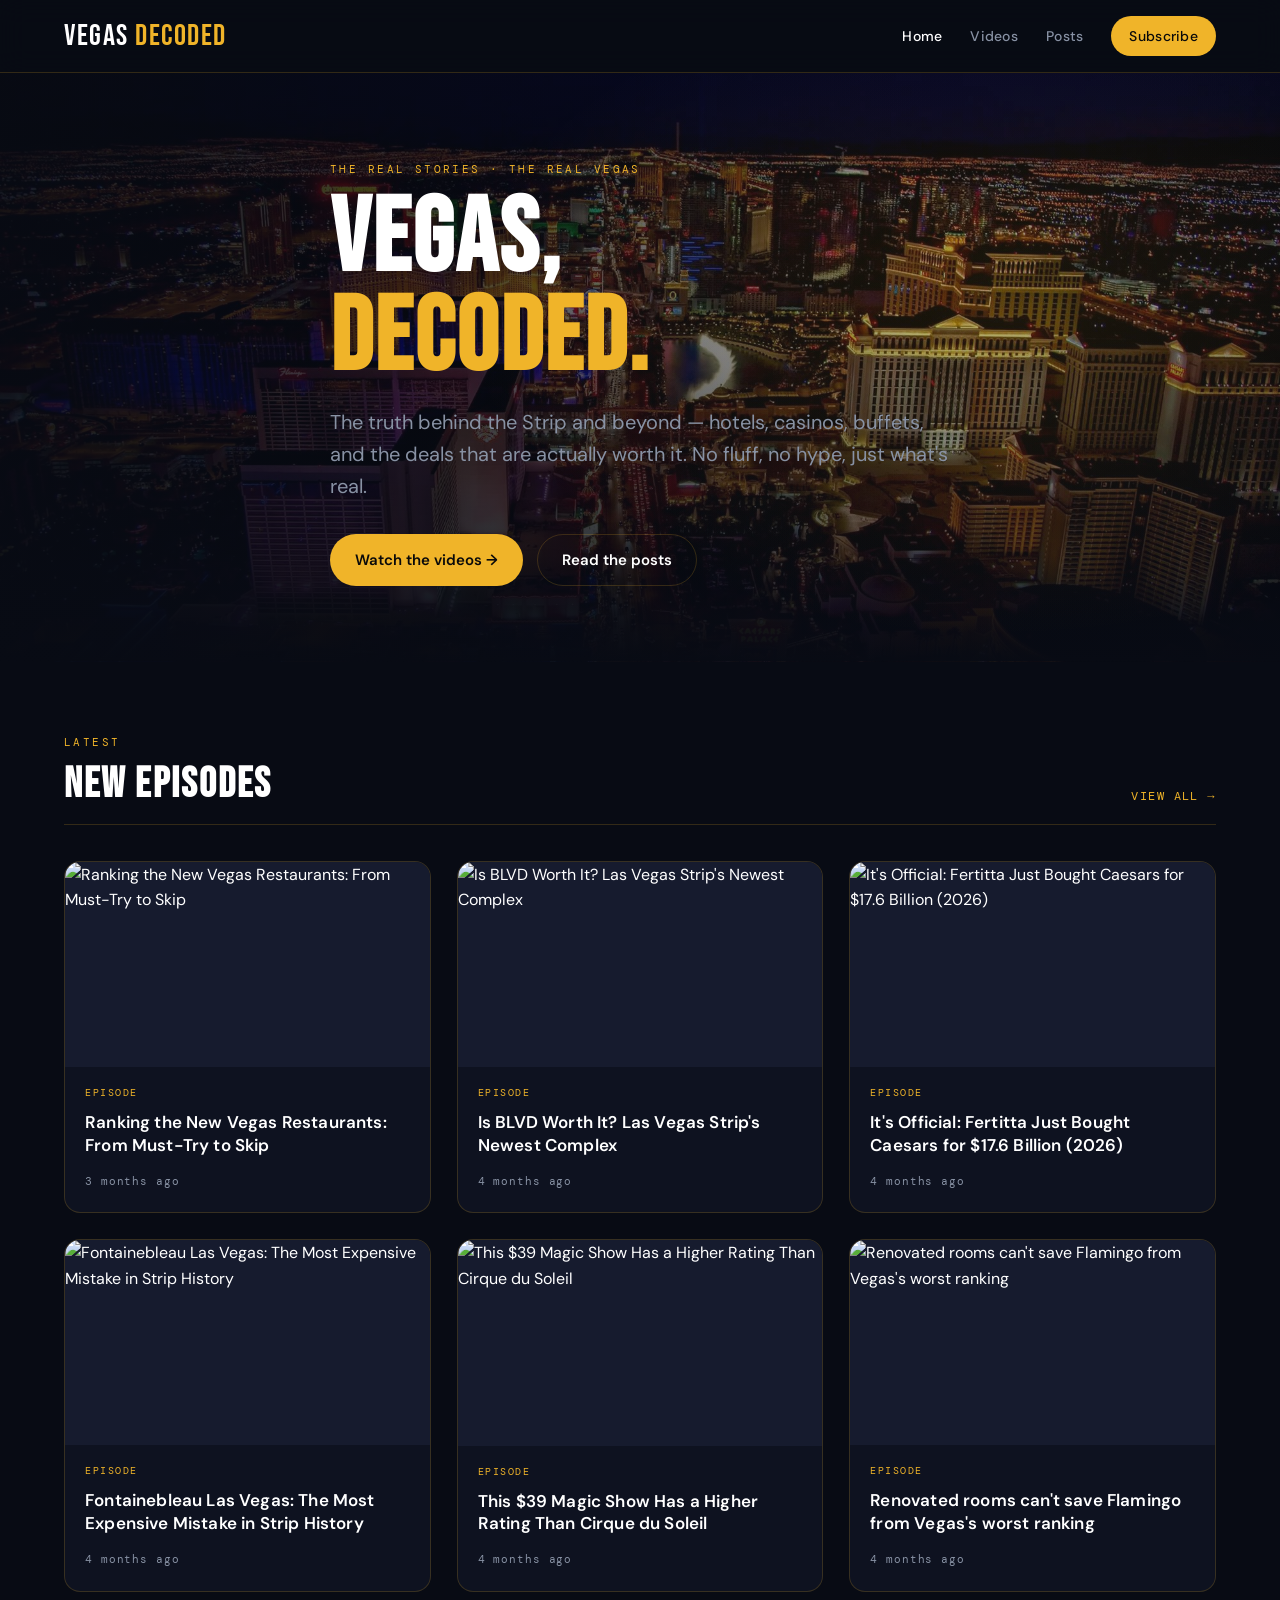
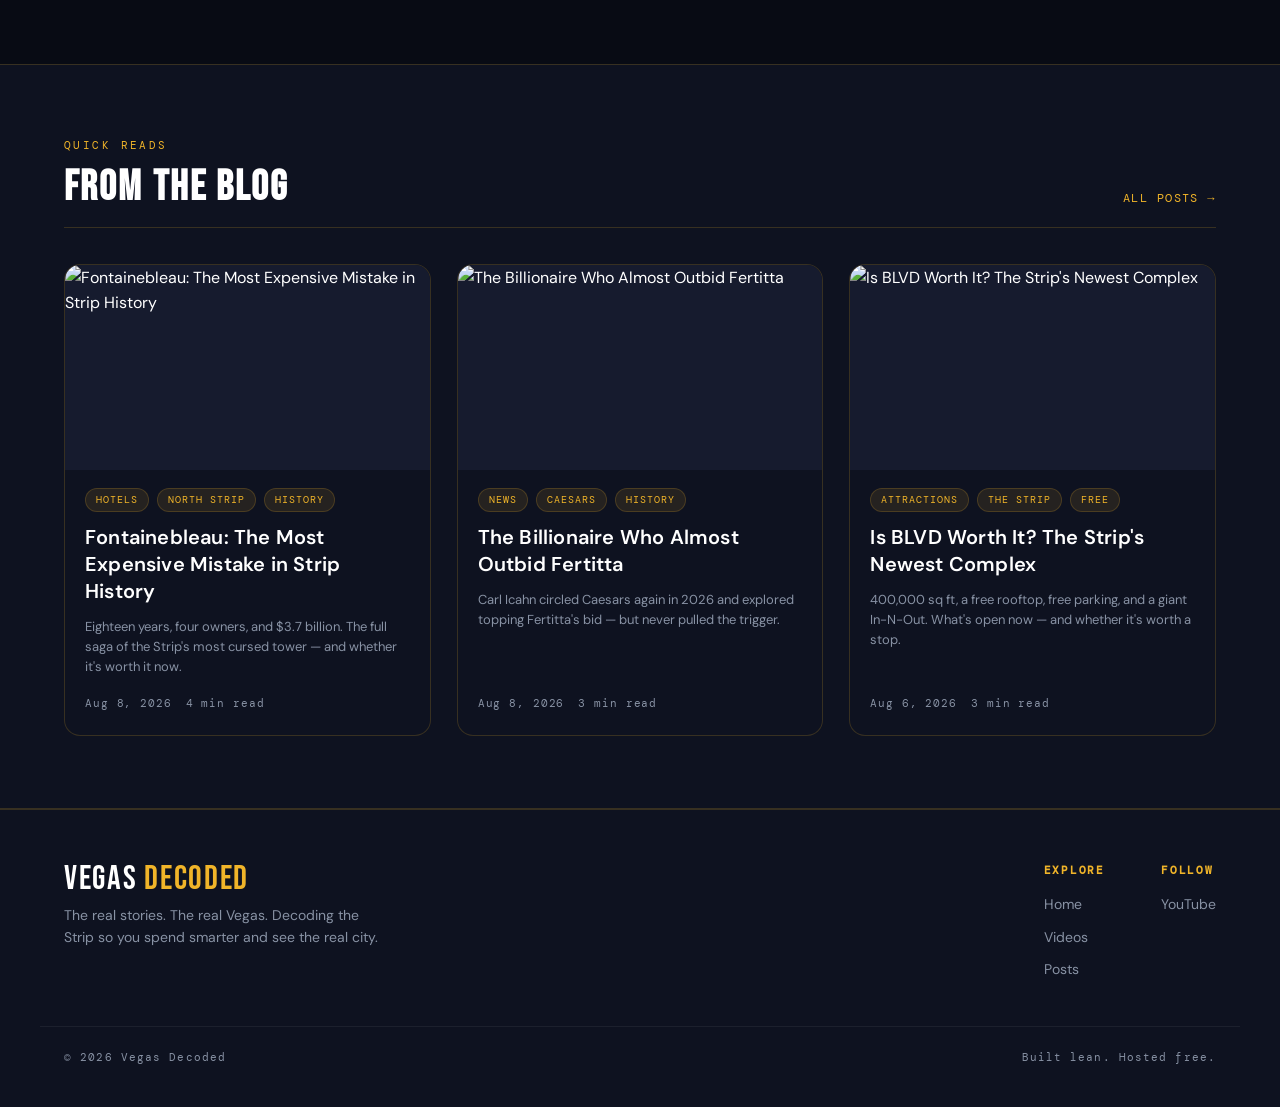
==== commit 611855f0: "Swap hero to night Strip skyline; reframe crop for it" ====
--- a/index.html
+++ b/index.html
@@ -11,7 +11,7 @@
 <link rel="preconnect" href="https://fonts.googleapis.com">
 <link rel="preconnect" href="https://fonts.gstatic.com" crossorigin>
 <link href="https://fonts.googleapis.com/css2?family=Bebas+Neue&family=DM+Sans:wght@300;400;500;600;700&family=DM+Mono:wght@400;500&display=swap" rel="stylesheet">
-<link rel="stylesheet" href="assets/css/style.css?v=4">
+<link rel="stylesheet" href="assets/css/style.css?v=5">
 </head>
 <body>
 
--- a/assets/css/style.css
+++ b/assets/css/style.css
@@ -140,7 +140,7 @@
     linear-gradient(180deg, rgba(8,11,20,0.18) 0%, rgba(8,11,20,0) 44%, rgba(8,11,20,0.5) 80%, rgba(8,11,20,0.9) 94%, rgba(8,11,20,1) 100%),
     url('../img/hero.jpg');
   background-size: cover;
-  background-position: center 24%;
+  background-position: center 48%;
   background-repeat: no-repeat;
 }
 @media (max-width: 760px) {
@@ -148,7 +148,7 @@
     height: auto;
     min-height: 480px;
     max-height: none;
-    background-position: center 30%;
+    background-position: center 52%;
     background-image:
       linear-gradient(180deg, rgba(8,11,20,0.68) 0%, rgba(8,11,20,0.5) 44%, rgba(8,11,20,0.85) 88%, rgba(8,11,20,1) 100%),
       url('../img/hero.jpg');
